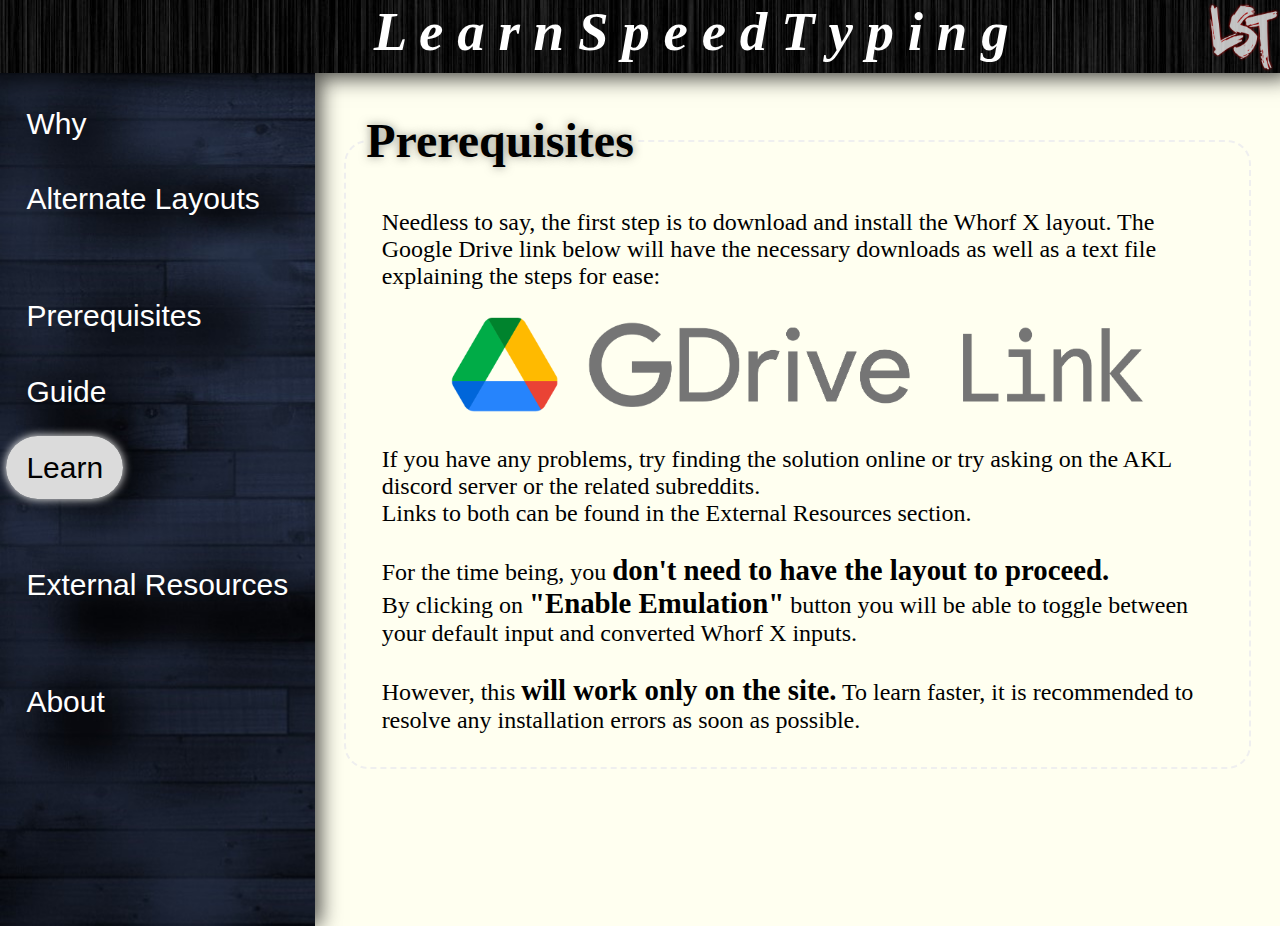
==== index.html @ 48374da1 "Add files via upload" ====
<!DOCTYPE html>
<head>
    <title>LST | Learn</title>
    <link rel="stylesheet" href="styles.css">
    <link rel="icon" type="image/x-icon" href="favicon.png">
</head>
<body>
    <div id="header">
        <a href="javascript:side(7)"><img src="noncut.png"/></a>
        <a>L e a r n S p e e d T y p i n g</a>
    </div>
    <ul id="topbar">
        <li><a href="javascript:side(1)">Why</a></li>
        <li><a href="javascript:side(2)">Alternate Layouts</a></li>
        <li></li>
        <li><a href="javascript:side(3)">Prerequisites</a></li>
        <li><a href="javascript:side(4)">Guide</i></a></li>
        <li><a href="javascript:side(5)" class="active">Learn</a></li>
        <li></li>
        <li><a href="javascript:side(6)">External Resources</a></li>
        <li></li>
        <li id="about"><a href="javascript:side(7)">About</a></li>
    </ul>
    <iframe src="req.html" class="mainframe"></iframe>
    <script>
        mainframe = null
        function check(){
            header = document.getElementById("header")
            hh = header.offsetHeight
            sidebar = document.getElementById("topbar")
            sided = sidebar.offsetWidth
            topd = sidebar.offsetHeight
            mainframe = document.getElementsByClassName("mainframe")[0]
            w = window.innerWidth-sided
            mainframe.style.marginLeft = sided.toString()+"px"
            mainframe.style.width = w.toString()+"px"
            mainframe.style.height = (window.innerHeight-hh).toString().toString()+"px"
            sidebar.style.height = (window.innerHeight-hh).toString().toString()+"px"
            mainframe.focus()
        }
        window.addEventListener('mousewheel', check);
        window.addEventListener('click', check);
        window.addEventListener('load', check);
        window.addEventListener('unload', check);
        window.addEventListener('resize', check);
        window.addEventListener('scroll', check);
        elements = null
        function getelements(){
            elements = document.getElementById("topbar").getElementsByTagName("a")
        }
        window.addEventListener('load', getelements);
        function side(a){
            for(var i=0; i<elements.length; i++){
                elements[i].setAttribute("class","inactive")
            }
            elements[a-1].setAttribute("class","active")
            document.title = "LST"
            switch(a){
                case 1:
                    mainframe.src="why.html"
                    document.title += " | Learn"
                    break;
                case 2:
                    mainframe.src="alt.html"
                    document.title += " | Alt Layouts"
                    break;
                case 3:
                    mainframe.src="req.html"
                    document.title += " | Prerequisites"
                    break;
                case 4:
                    mainframe.src="guide.html"
                    document.title += " | Guide"
                    break;
                case 5:
                    mainframe.src="learn.html"
                    document.title += " | Learn"
                    break;
                case 6:
                    mainframe.src="ext.html"
                    document.title += " | External Resources"
                    break;
                case 7:
                    mainframe.src="about.html"
                    document.title += " | About"
                    break;
            }
        }
    </script>
</body>
</html>
---- styles.css ----
body{
  margin: 0px;
  background-color: ivory;
  overflow: hidden;
  user-select: none;
  animation: fade 666ms ease-in-out
}

body {
  background-size: cover;
}

@keyframes fade {
  from {
    opacity: 0
  }
  to {
    opacity: 1
  }
}
iframe {
  transition: all 666ms ease-in-out;
}

#header{
  text-align: center;
  background: url("header.jpg");
  backdrop-filter: brightness(1%);
  position: relative;
  font-size: 55px;
  z-index: 100;
  box-shadow: 0px -5px 20px 10px rgba(0, 0, 0, 0.727);
  padding-bottom: 10px;
}

#header a{
  text-decoration: none;
  font-family: "Consolas";
  padding-right: 4%;
  padding-left: 4%;
  font-style: oblique;
  font-weight: bold;
  background-color: white;
  color: transparent;
  -webkit-background-clip: text;
  -moz-background-clip: text;
  background-clip: text;
  animation: headertext 4s cubic-bezier(0.25, 0.46, 0.45, 0.94) infinite;
}

@keyframes headertext {
  0% {
    text-shadow: 0 0 20px rgba(255, 1, 1, 0.9);
  }
  25% {
    text-shadow: 0 0 10px rgba(255, 213, 1, 0.9);
  }
  50% {
    text-shadow: 0 0 0px rgba(255, 1, 1, 0.537);
  }
  75% {
    text-shadow: 0 0 10px rgba(238, 1, 255, 0.9);
  }
  100% {
    text-shadow: 0 0 20px rgba(255, 1, 1, 0.9);
  }
}

#header img {
  position: absolute;
  height: 100%;
  right: 0;
  opacity: 0.75;
}

#header img:hover {
  background: rgba(255, 255, 255, 0.42);
  opacity: 1;
}

#current img{
  border: solid 3px black;
  border-radius: 30px;
  height: 170px;
  width: 170px;
  align-content: center; 
  align-items: center;
  animation: activeColorRotate 500ms linear infinite;
}

@keyframes activeColorRotate {
  from {
    box-shadow: 0px 0px 10px 0px rgba(0, 255, 0, 0.8);
    background-image: repeating-linear-gradient(-45deg,rgba(0, 255, 0, 0.2),rgba(0, 255, 255, 0.2),rgba(0, 255, 0, 0.2),rgba(0, 255, 255, 0.2));
  }
  50% {
    box-shadow: 0px 0px 20px 2px rgba(0, 255, 255, 0.8);
    background-image: repeating-linear-gradient(-45deg,rgba(0, 255, 255, 0.2),rgba(0, 255, 0, 0.2),rgba(0, 255, 255, 0.2),rgba(0, 255, 0, 0.2));
  }
  100% {
    box-shadow: 0px 0px 10px 0px rgba(0, 255, 0, 0.8);
    background-image: repeating-linear-gradient(-45deg,rgba(0, 255, 0, 0.2),rgba(0, 255, 255, 0.2),rgba(0, 255, 0, 0.2),rgba(0, 255, 255, 0.2));
  }
}

.gbox{
  display: block;
  flex-direction: row;
  justify-content: center;
  border-radius: 50px;
  border-style: none;
  margin: 3%;
  margin-bottom: 2%;
  padding: 2%;
  animation: colorRotate 5s linear infinite;
  align-items: center;
  align-self: center;
  align-content: center;
}

@keyframes colorRotate {
  from {
    box-shadow: 0px 0px 50px 0px rgba(255, 0, 0, 0.5);
  }
  25% {
    box-shadow: 0px 0px 50px 0px rgba(72, 255, 0, 0.5);
  }
  50% {
    box-shadow: 0px 0px 50px 0px rgba(0, 255, 213, 0.5);
  }
  75% {
    box-shadow: 0px 0px 50px 0px rgba(174, 0, 255, 0.5);
  }
  100% {
    box-shadow: 0px 0px 50px 0px rgba(255, 0, 0, 0.5);
  }
}

#column{
    display: flex;
    flex-direction: column;
    justify-content: space-around;
    width: 800px;
    margin-left: -10px;
    text-align: center;
    font-family: Cambria, Cochin, Georgia, Times, 'Times New Roman', serif;
}

#column.blocc{
    width: 200px;
    align-items: center;
}

.small{
  width: 400px;
}

#column.big{
  width: 1600px;
  margin-left: -43.75px;
}

.blocc img{
    border: solid 3px black;
    border-radius: 30px;
    height: 170px;
    width: 170px;
    align-content: center;
    align-items: center;
}

#column.blocc a:hover img{
    height: 200px;
    width: 200px;
    box-shadow: 0px 0px 15px 0px grey;
    animation: gradColorRotate 350ms linear infinite;
}

@keyframes gradColorRotate {
  from {
    background-image: linear-gradient(-45deg,rgba(255, 0, 0, 0.1),rgba(72, 255, 0, 0.1));
  }
  25% {
    background-image: linear-gradient(-45deg,rgba(72, 255, 0, 0.1),rgba(0, 255, 213, 0.1));
  }
  50% {
    background-image: linear-gradient(-45deg,rgba(0, 255, 213, 0.1),rgba(174, 0, 255, 0.1));
  }
  75% {
    background-image: linear-gradient(-45deg,rgba(174, 0, 255, 0.1),rgba(255, 0, 0, 0.1));
  }
  100%{
    background-image: linear-gradient(-45deg,rgba(255, 0, 0, 0.1),rgba(72, 255, 0, 0.1));
  }
}

/*
iframe{
  border-top-right-radius: 50px;
  border-bottom-right-radius: 50px;
  border-top-left-radius: 15px;
  border-bottom-left-radius: 15px;
}
*/

#spacing{
  height: 25px;
}

#spacing.stuck{
  height: 85px;
}

#column p{
    font-size: 50px;
}

#defaultCanvas0{
  margin-top: -1010px;
  margin-left: 352.5px;
  position: absolute;
  z-index: -100;
}

#defaultCanvas1{
  margin-top: -1318px;
  margin-left: 352.5px;
  position: absolute;
  z-index: -101;
}

/*
#a{
  text-decoration: none;
  animation: hyperlinq 2s linear infinite;
}
*/

u{
  animation: hyperlinq 10s linear infinite;
}

#cal1, #cal2{
  margin-top: 0px;
}

button{
  font-size: 25px;
}

@keyframes hyperlinq {
  from {
    color: rgba(255, 21, 21, 0.8);
  }
  20% {
    color: rgba(255, 146, 21, 0.8);
  }
  30% {
    color: rgba(40, 255, 21, 0.541);
  }
  35% {
    color: rgba(21, 255, 157, 0.726);
  }
  40% {
    color: rgba(21, 189, 255, 0.8);
  }
  60% {
    color: rgba(44, 21, 255, 0.8);
  }
  70% {
    color: rgba(189, 21, 255, 0.8);
  }
  80% {
    color: rgba(255, 21, 185, 0.8);
  }
  90% {
    color: rgba(255, 21, 99, 0.8);
  }
  100% {
    color: rgba(255, 21, 21, 0.8);
  }
}

select{
  font-size: 20px;
}

input{
  font-size: 20px;
}

/*
h5{
  font-size: 60px;
  font-weight: lighter;
  border-bottom: groove 5px grey;
  border-radius: 200px;
  padding-bottom: 10px;
  margin-bottom: 0px;
  width: 70%;
  align-self: center;
}
*/

#topbar{
  position: absolute;
  background: url("sidebar.jpg");
  list-style: none;
  padding: 0.5%;
  margin: 0;
  padding-top: 1%;
  padding-bottom: 1%;
  height:100%;
  box-shadow: 5px 0px 20px 0px rgba(0, 0, 0, 0.727);
  overflow: scroll;
  overflow-x: hidden;
  z-index: 1;
}

::-webkit-scrollbar {
  width: 0;  /* Remove scrollbar space */
  background: transparent;  /* Optional: just make scrollbar invisible */
}

#topbar li{
  width: 100%;
  padding: 0;
  margin: 0;
  padding-top: 6.9%;
  padding-bottom: 6.9%;
}

#topbar a{
  font-size: 30px;
  text-decoration: none;
  font-family: Arial, Helvetica, sans-serif;
  color: white;
  padding: 15px;
  padding-left: 20px;
  padding-right: 20px;
  border-radius: 50px;
  transition: all 150ms;
}

#topbar a:hover {
  background-color: rgb(219, 219, 219);
  color: black;
  box-shadow: 0px 0px 10px 0px rgb(255, 255, 255);
}

iframe.mainframe {
  position: relative;
  border: none;
}

#topbar .active {
  background-color: rgb(219, 219, 219);
  color: black;
  box-shadow: 0px 0px 10px 0px rgb(255, 255, 255);
}
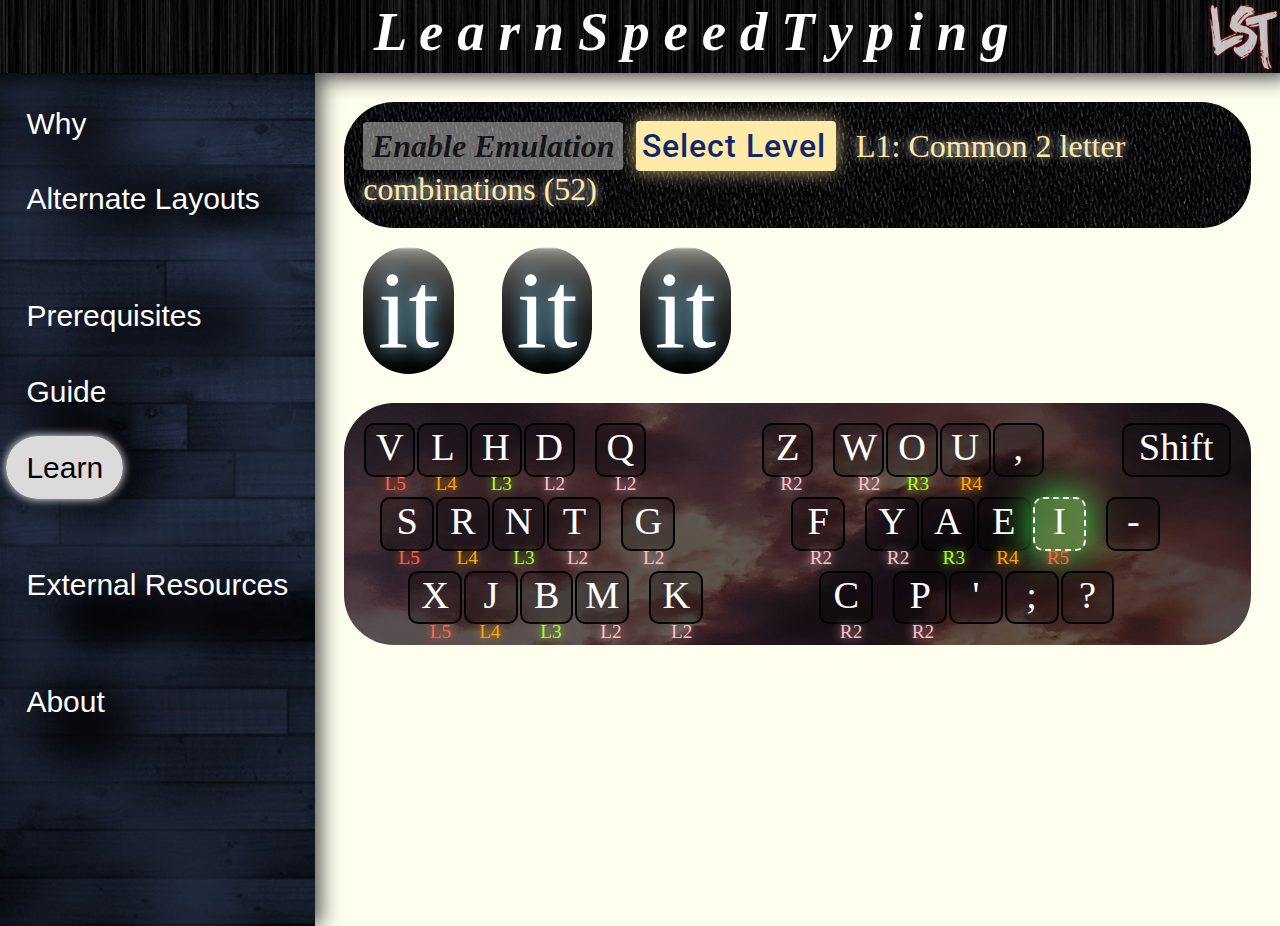
==== commit 1c2daca8: "Update index.html" ====
--- a/index.html
+++ b/index.html
@@ -21,7 +21,7 @@
         <li></li>
         <li id="about"><a href="javascript:side(7)">About</a></li>
     </ul>
-    <iframe src="req.html" class="mainframe"></iframe>
+    <iframe src="learn.html" class="mainframe"></iframe>
     <script>
         mainframe = null
         function check(){
